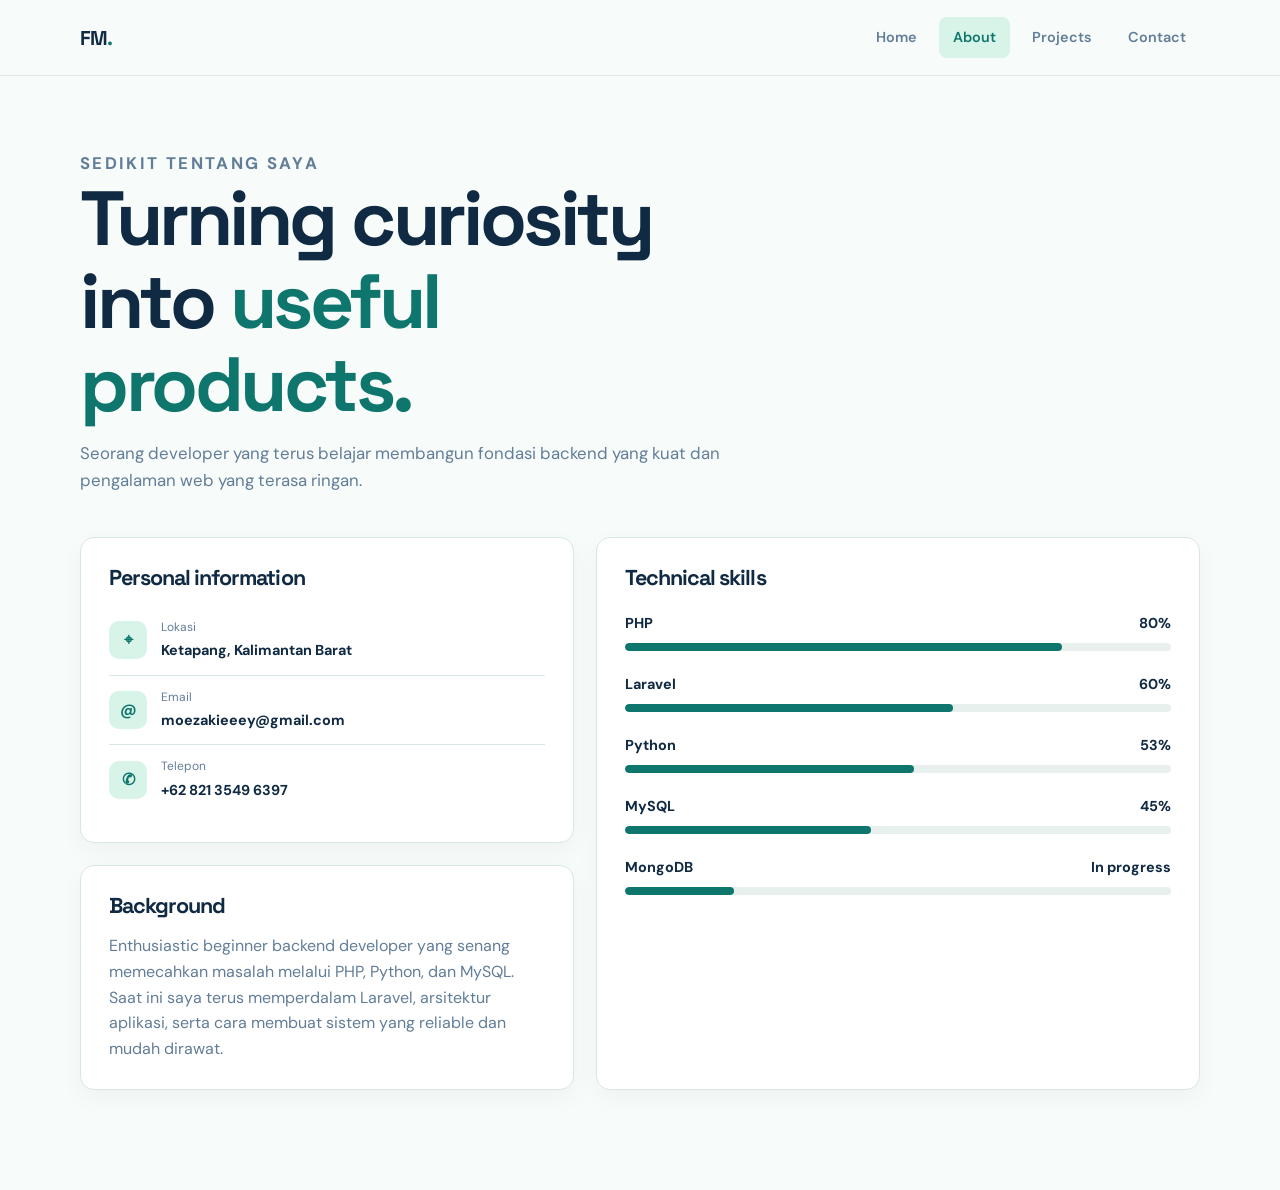
==== about.html @ 26daa9d7 "Add files via upload" ====
<!doctype html>
<html lang="id">
  <head>
    <meta charset="UTF-8" />
    <meta name="viewport" content="width=device-width, initial-scale=1.0" />
    <title>Tentang | Faridh Muzakki</title>
    <link rel="stylesheet" href="style.css" />
  </head>
  <body>
    <header class="nav">
      <a class="brand" href="index.html">FM<span>.</span></a>
      <nav class="menu tampil" aria-label="Navigasi utama">
        <a href="index.html">Home</a
        ><a class="active" href="about.html">About</a
        ><a href="projek.html">Projects</a><a href="kontak.html">Contact</a>
      </nav>
      <button class="hamber" aria-label="Buka menu" aria-expanded="false">
        <svg class="start" viewBox="0 0 24 24">
          <path d="M3 6h18v2H3V6zm0 5h18v2H3v-2zm0 5h18v2H3v-2z" /></svg
        ><svg class="close" viewBox="0 0 24 24">
          <path
            d="m6.4 5 5.6 5.6L17.6 5 19 6.4 13.4 12l5.6 5.6-1.4 1.4-5.6-5.6L6.4 19 5 17.6l5.6-5.6L5 6.4 6.4 5z"
          />
        </svg>
      </button>
    </header>
    <main class="page">
      <div class="page-heading">
        <p class="eyebrow">Sedikit tentang saya</p>
        <h1>Turning curiosity into <span>useful products.</span></h1>
        <p>
          Seorang developer yang terus belajar membangun fondasi backend yang
          kuat dan pengalaman web yang terasa ringan.
        </p>
      </div>
      <section class="about-grid">
        <div class="stack">
          <article class="panel">
            <h2>Personal information</h2>
            <div class="info-row">
              <span class="info-icon">⌖</span>
              <div>
                <small>Lokasi</small><strong>Ketapang, Kalimantan Barat</strong>
              </div>
            </div>
            <div class="info-row">
              <span class="info-icon">@</span>
              <div>
                <small>Email</small><strong>moezakieeey@gmail.com</strong>
              </div>
            </div>
            <div class="info-row">
              <span class="info-icon">✆</span>
              <div>
                <small>Telepon</small><strong>+62 821 3549 6397</strong>
              </div>
            </div>
          </article>
          <article class="panel">
            <h2>Background</h2>
            <p>
              Enthusiastic beginner backend developer yang senang memecahkan
              masalah melalui PHP, Python, dan MySQL. Saat ini saya terus
              memperdalam Laravel, arsitektur aplikasi, serta cara membuat
              sistem yang reliable dan mudah dirawat.
            </p>
          </article>
        </div>
        <article class="panel">
          <h2>Technical skills</h2>
          <div class="skill">
            <div class="skill-head"><span>PHP</span><span>80%</span></div>
            <div class="bar"><span style="width: 80%"></span></div>
          </div>
          <div class="skill">
            <div class="skill-head"><span>Laravel</span><span>60%</span></div>
            <div class="bar"><span style="width: 60%"></span></div>
          </div>
          <div class="skill">
            <div class="skill-head"><span>Python</span><span>53%</span></div>
            <div class="bar"><span style="width: 53%"></span></div>
          </div>
          <div class="skill">
            <div class="skill-head"><span>MySQL</span><span>45%</span></div>
            <div class="bar"><span style="width: 45%"></span></div>
          </div>
          <div class="skill">
            <div class="skill-head">
              <span>MongoDB</span><span>In progress</span>
            </div>
            <div class="bar"><span style="width: 20%"></span></div>
          </div>
        </article>
      </section>
    </main>
    <script src="main.js"></script>
  </body>
</html>
---- style.css ----
@import url("https://fonts.googleapis.com/css2?family=DM+Sans:wght@400;500;600;700&family=Space+Grotesk:wght@500;600;700&display=swap");
:root {
  --ink: #102a43;
  --muted: #627d98;
  --paper: #f7fbf9;
  --white: #fff;
  --teal: #0f766e;
  --mint: #d8f3e8;
  --line: #d9e7e2;
  --shadow: 0 18px 50px rgba(16, 42, 67, 0.1);
}
* {
  box-sizing: border-box;
}
html {
  scroll-behavior: smooth;
}
body {
  margin: 0;
  color: var(--ink);
  background: var(--paper);
  font-family: "DM Sans", sans-serif;
  line-height: 1.6;
}
a {
  color: inherit;
}
.nav {
  position: sticky;
  top: 0;
  z-index: 10;
  display: flex;
  align-items: center;
  justify-content: space-between;
  min-height: 76px;
  padding: 0 max(24px, calc((100% - 1120px) / 2));
  background: rgba(247, 251, 249, 0.9);
  border-bottom: 1px solid rgba(217, 231, 226, 0.8);
  backdrop-filter: blur(16px);
}
.brand {
  color: var(--ink);
  font:
    700 1.25rem "Space Grotesk",
    sans-serif;
  text-decoration: none;
  letter-spacing: -0.04em;
}
.brand span {
  color: var(--teal);
}
.menu {
  display: flex;
  align-items: center;
  gap: 8px;
}
.menu a {
  padding: 9px 14px;
  color: var(--muted);
  font-size: 0.9rem;
  font-weight: 600;
  text-decoration: none;
  border-radius: 8px;
}
.menu a:hover,
.menu a.active {
  color: var(--teal);
  background: var(--mint);
}
.hamber {
  display: none;
  border: 0;
  background: transparent;
  cursor: pointer;
}
.hamber svg {
  width: 24px;
  fill: var(--ink);
}
.close {
  display: none;
}
.page,
.hero {
  width: min(1120px, calc(100% - 48px));
  margin: 0 auto;
}
.hero {
  display: grid;
  grid-template-columns: minmax(0, 1.15fr) minmax(280px, 0.85fr);
  align-items: center;
  gap: 72px;
  min-height: calc(100vh - 76px);
  padding: 72px 0 80px;
}
.eyebrow {
  margin: 0 0 18px;
  color: var(--teal);
  font-size: 0.78rem;
  font-weight: 700;
  letter-spacing: 0.14em;
  text-transform: uppercase;
}
h1,
h2,
h3 {
  font-family: "Space Grotesk", sans-serif;
  line-height: 1.08;
  letter-spacing: -0.045em;
}
.hero h1 {
  max-width: 700px;
  margin: 0;
  font-size: clamp(3.4rem, 8vw, 6.8rem);
}
.accent,
.page-heading span {
  color: var(--teal);
}
.hero h2 {
  margin: 24px 0 14px;
  color: var(--muted);
  font-size: 1.25rem;
  font-weight: 500;
}
.hero p {
  max-width: 590px;
  margin: 0 0 30px;
  color: var(--muted);
  font-size: 1.06rem;
}
.actions {
  display: flex;
  flex-wrap: wrap;
  gap: 12px;
}
.btn {
  display: inline-flex;
  align-items: center;
  justify-content: center;
  min-height: 46px;
  padding: 0 20px;
  border: 1px solid transparent;
  border-radius: 8px;
  font-weight: 700;
  text-decoration: none;
  cursor: pointer;
}
.btn-primary {
  color: var(--white);
  background: var(--teal);
  box-shadow: 0 8px 20px rgba(15, 118, 110, 0.2);
}
.btn-primary:hover {
  background: #0b5f59;
  transform: translateY(-2px);
}
.btn-ghost {
  color: var(--ink);
  border-color: var(--line);
  background: var(--white);
}
.btn-ghost:hover {
  border-color: var(--teal);
  color: var(--teal);
}
.portrait-wrap {
  position: relative;
  display: grid;
  place-items: center;
  min-height: 400px;
}
.portrait-wrap::before {
  position: absolute;
  width: 88%;
  height: 88%;
  content: "";
  border: 1px solid #9ad8c5;
  border-radius: 32px;
  transform: rotate(7deg);
}
.image img {
  position: relative;
  width: min(100%, 390px);
  aspect-ratio: 1/1.1;
  object-fit: cover;
  object-position: center;
  border: 12px solid var(--white);
  border-radius: 32px;
  box-shadow: var(--shadow);
}
.stat {
  position: absolute;
  right: 0;
  bottom: 28px;
  max-width: 180px;
  padding: 16px;
  color: var(--white);
  background: var(--ink);
  border-radius: 12px;
  box-shadow: var(--shadow);
}
.stat strong {
  display: block;
  color: #9de3cb;
  font:
    700 1.4rem "Space Grotesk",
    sans-serif;
}
.tech-strip {
  grid-column: 1/-1;
  display: flex;
  align-items: center;
  gap: 20px;
  padding-top: 25px;
  border-top: 1px solid var(--line);
}
.tech-strip p {
  margin: 0;
  color: var(--muted);
  font-size: 0.8rem;
  font-weight: 700;
  text-transform: uppercase;
  letter-spacing: 0.12em;
}
.tech-list {
  display: flex;
  flex-wrap: wrap;
  gap: 10px;
}
.tech-list span,
.tags span {
  padding: 7px 12px;
  color: var(--teal);
  background: var(--mint);
  border-radius: 999px;
  font-size: 0.82rem;
  font-weight: 700;
}
.page {
  padding: 74px 0 100px;
}
.page-heading {
  max-width: 660px;
  margin-bottom: 44px;
}
.page-heading h1 {
  margin: 0 0 14px;
  font-size: clamp(2.8rem, 6vw, 4.8rem);
}
.page-heading p {
  margin: 0;
  color: var(--muted);
  font-size: 1.05rem;
}
.about-grid,
.contact-grid {
  display: grid;
  grid-template-columns: 0.9fr 1.1fr;
  gap: 22px;
}
.stack {
  display: grid;
  gap: 22px;
}
.panel,
.project-card {
  padding: 28px;
  background: var(--white);
  border: 1px solid var(--line);
  border-radius: 14px;
  box-shadow: 0 8px 25px rgba(16, 42, 67, 0.04);
}
.panel h2,
.project-card h2 {
  margin: 0 0 16px;
  font-size: 1.35rem;
}
.panel p {
  margin: 0;
  color: var(--muted);
}
.info-row {
  display: flex;
  gap: 14px;
  align-items: center;
  padding: 12px 0;
  border-bottom: 1px solid var(--line);
}
.info-row:last-child {
  border-bottom: 0;
}
.info-icon {
  display: grid;
  flex: 0 0 38px;
  place-items: center;
  height: 38px;
  color: var(--teal);
  background: var(--mint);
  border-radius: 10px;
  font-weight: 700;
}
.info-row small {
  display: block;
  color: var(--muted);
  font-size: 0.75rem;
}
.info-row strong {
  font-size: 0.9rem;
}
.skill {
  margin: 22px 0;
}
.skill-head {
  display: flex;
  justify-content: space-between;
  margin-bottom: 8px;
  font-size: 0.9rem;
  font-weight: 700;
}
.bar {
  height: 8px;
  overflow: hidden;
  background: #e7f0ec;
  border-radius: 99px;
}
.bar span {
  display: block;
  height: 100%;
  background: var(--teal);
  border-radius: inherit;
}
.project-grid {
  display: grid;
  grid-template-columns: repeat(2, 1fr);
  gap: 22px;
}
.project-card {
  display: flex;
  flex-direction: column;
  min-height: 300px;
}
.project-card.featured {
  color: var(--white);
  background: var(--ink);
}
.project-card.featured p {
  color: #b6c8d6;
}
.project-top {
  display: flex;
  align-items: center;
  justify-content: space-between;
  margin-bottom: 24px;
}
.project-number {
  color: var(--teal);
  font:
    700 1.5rem "Space Grotesk",
    sans-serif;
}
.project-card p {
  color: var(--muted);
}
.tags {
  display: flex;
  flex-wrap: wrap;
  gap: 7px;
  margin: auto 0 24px;
}
.tags span {
  padding: 5px 9px;
  border-radius: 5px;
  font-size: 0.75rem;
}
.contact-grid {
  grid-template-columns: 0.8fr 1.2fr;
  align-items: start;
}
.contact-links {
  display: grid;
  gap: 12px;
  margin-top: 20px;
}
.contact-links a {
  color: var(--teal);
  font-weight: 700;
  text-decoration: none;
}
.form-row {
  display: grid;
  grid-template-columns: 1fr 1fr;
  gap: 14px;
}
label {
  display: grid;
  gap: 7px;
  margin-bottom: 16px;
  color: var(--muted);
  font-size: 0.8rem;
  font-weight: 700;
}
input,
textarea {
  width: 100%;
  padding: 12px 14px;
  color: var(--ink);
  background: var(--paper);
  border: 1px solid var(--line);
  border-radius: 8px;
  font: inherit;
}
textarea {
  min-height: 140px;
  resize: vertical;
}
input:focus,
textarea:focus {
  outline: 2px solid #9ad8c5;
  border-color: var(--teal);
}
@media (max-width: 760px) {
  .nav {
    min-height: 66px;
    padding: 0 20px;
  }
  .hamber {
    display: block;
  }
  .menu {
    position: absolute;
    top: 65px;
    right: 20px;
    left: 20px;
    display: none;
    padding: 10px;
    background: var(--white);
    border: 1px solid var(--line);
    border-radius: 12px;
    box-shadow: var(--shadow);
  }
  .menu.tampil {
    display: grid;
  }
  .menu a {
    padding: 12px;
  }
  .hero,
  .page {
    width: min(100% - 40px, 1120px);
  }
  .hero {
    grid-template-columns: 1fr;
    gap: 35px;
    padding: 62px 0 60px;
  }
  .hero h1 {
    font-size: clamp(3rem, 16vw, 5rem);
  }
  .portrait-wrap {
    order: -1;
    min-height: 300px;
  }
  .image img {
    width: min(80%, 300px);
  }
  .stat {
    right: 2%;
    bottom: 4px;
  }
  .tech-strip {
    align-items: flex-start;
    flex-direction: column;
    gap: 12px;
  }
  .about-grid,
  .contact-grid,
  .project-grid {
    grid-template-columns: 1fr;
  }
  .page {
    padding: 55px 0 70px;
  }
  .form-row {
    grid-template-columns: 1fr;
    gap: 0;
  }
}
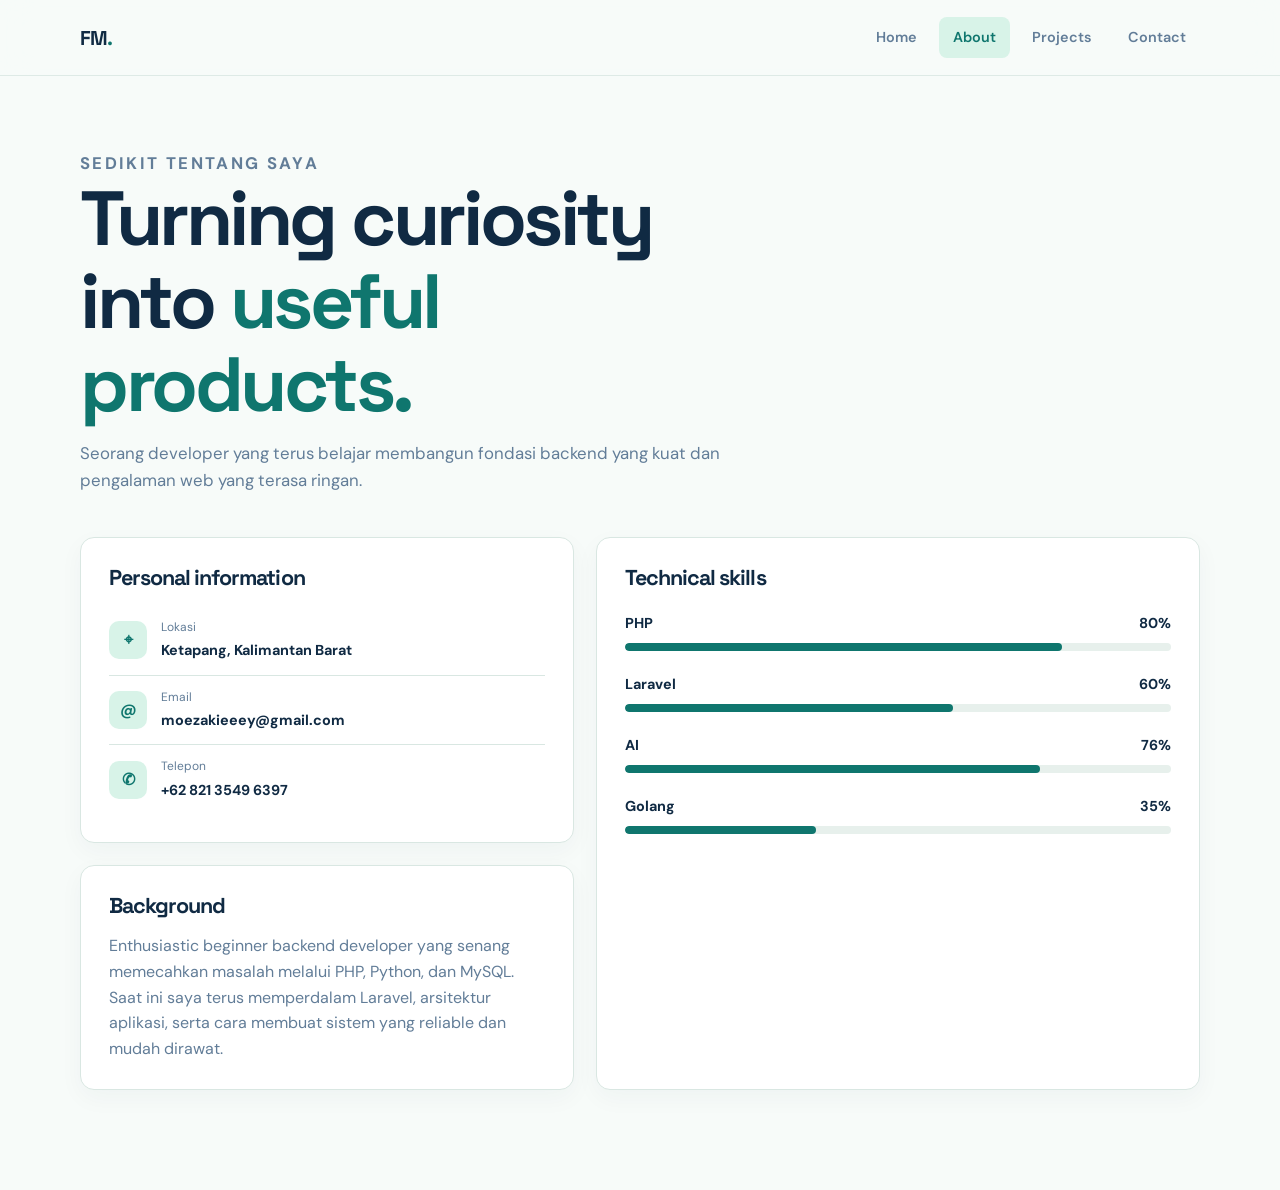
==== commit 8767542f: "Update about.html" ====
--- a/about.html
+++ b/about.html
@@ -77,18 +77,12 @@
             <div class="bar"><span style="width: 60%"></span></div>
           </div>
           <div class="skill">
-            <div class="skill-head"><span>Python</span><span>53%</span></div>
-            <div class="bar"><span style="width: 53%"></span></div>
+            <div class="skill-head"><span>AI</span><span>76%</span></div>
+            <div class="bar"><span style="width: 76%"></span></div>
           </div>
           <div class="skill">
-            <div class="skill-head"><span>MySQL</span><span>45%</span></div>
-            <div class="bar"><span style="width: 45%"></span></div>
-          </div>
-          <div class="skill">
-            <div class="skill-head">
-              <span>MongoDB</span><span>In progress</span>
-            </div>
-            <div class="bar"><span style="width: 20%"></span></div>
+            <div class="skill-head"><span>Golang</span><span>35%</span></div>
+            <div class="bar"><span style="width: 35%"></span></div>
           </div>
         </article>
       </section>
